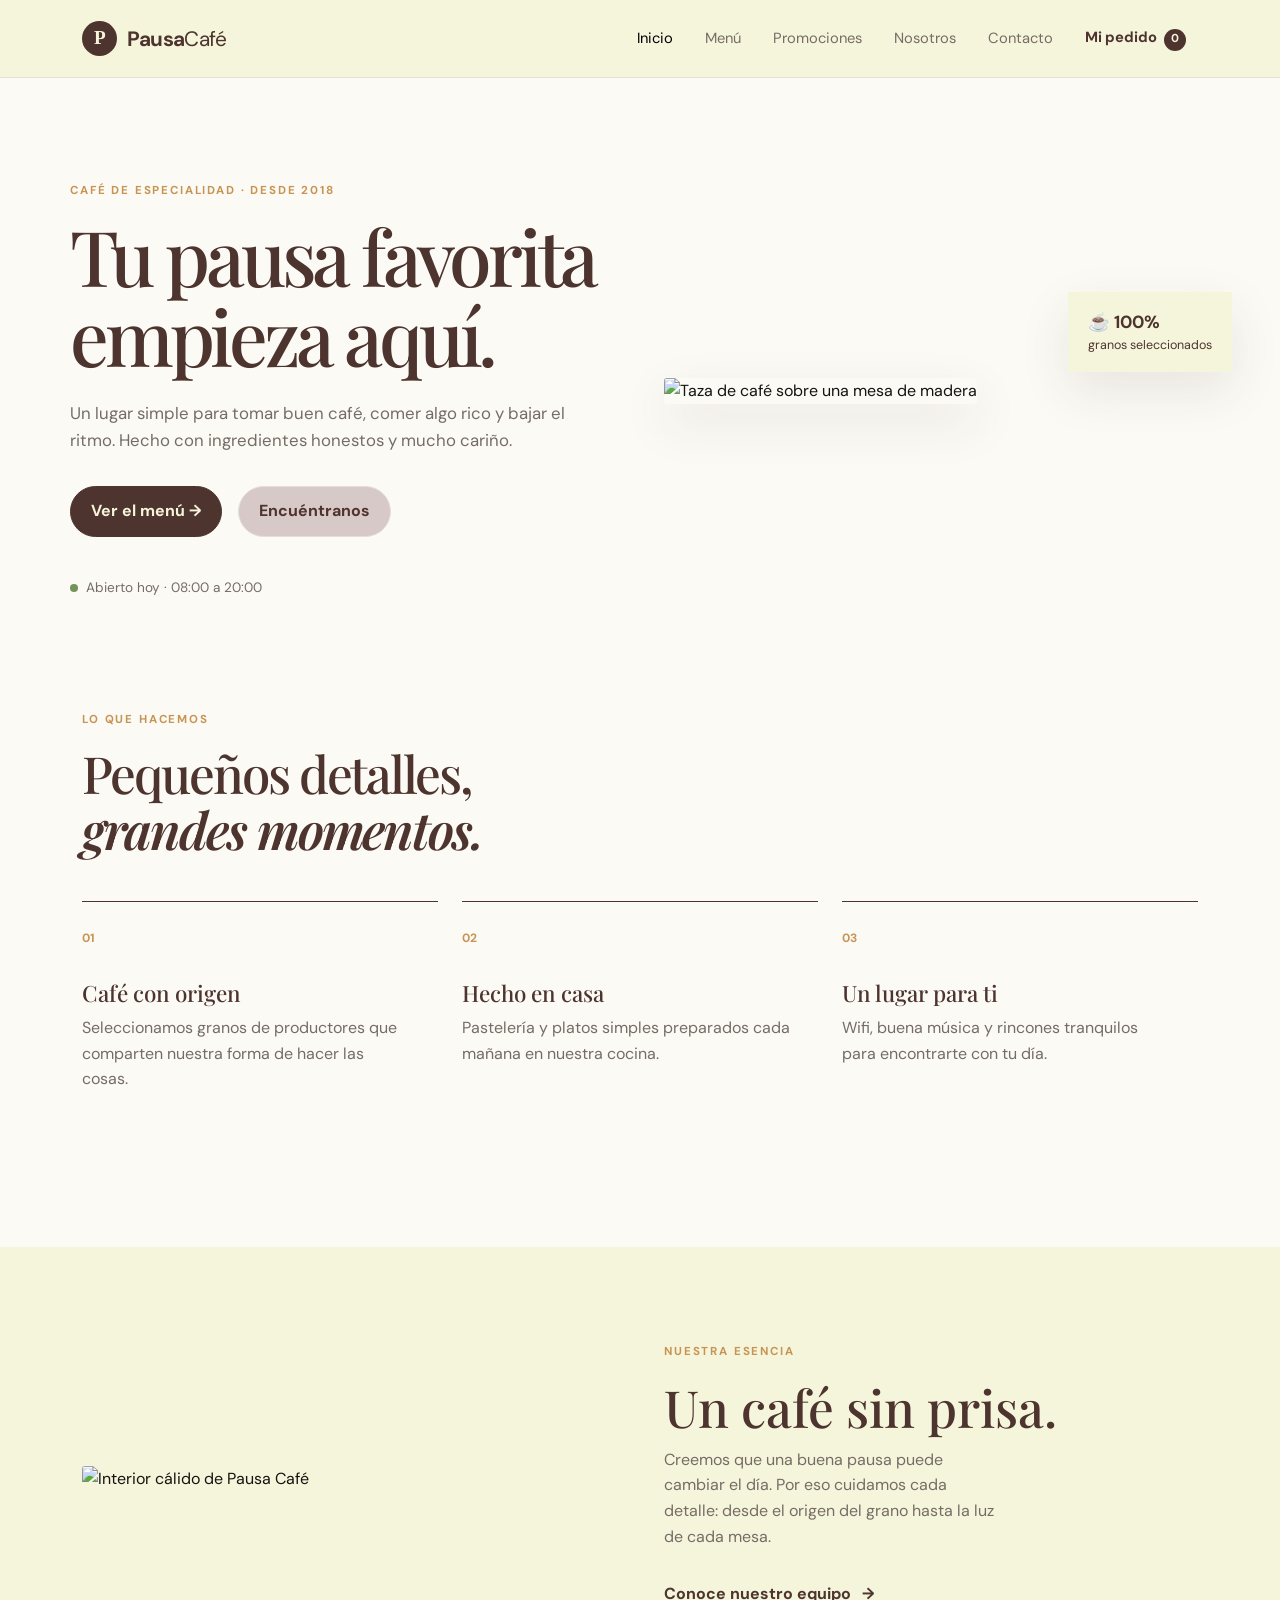
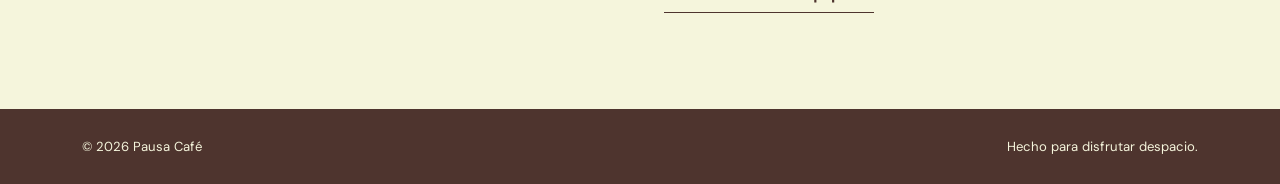
==== index.html @ 37f03274 "correcion de direccionamiento" ====
<!doctype html>
<html lang="es">

<head>
  <meta charset="utf-8">
  <meta name="viewport" content="width=device-width, initial-scale=1">
  <meta name="description"
    content="Pausa Café: café de especialidad, pastelería artesanal y un espacio para disfrutar.">
  <title>Pausa Café | Inicio</title>

  <!-- Tipografías de Google Fonts: DM Sans para cuerpo y Playfair Display para títulos -->
  <link rel="preconnect" href="https://fonts.googleapis.com">
  <link rel="preconnect" href="https://fonts.gstatic.com" crossorigin>
  <link
    href="https://fonts.googleapis.com/css2?family=DM+Sans:wght@400;500;600;700&family=Playfair+Display:wght@600;700&display=swap"
    rel="stylesheet">

  <!-- Framework Bootstrap 5.3.3 para estructura y diseño responsivo -->
  <link href="https://cdn.jsdelivr.net/npm/bootstrap@5.3.3/dist/css/bootstrap.min.css" rel="stylesheet">

  <!-- Estilos globales personalizados -->
  <link rel="stylesheet" href="css/styles.css">
</head>

<body>
  <!-- ==========================================
       Encabezado y Barra de Navegación Principal
       ========================================== -->
  <header class="site-header">
    <nav class="navbar navbar-expand-lg">
      <div class="container">
        <!-- Logotipo / Identidad de marca -->
        <a class="navbar-brand" href="index.html"><span class="brand-mark">P</span><span>Pausa<span
              class="brand-light">Café</span></span></a>

        <!-- Botón toggle para menú móvil -->
        <button class="navbar-toggler" type="button" data-bs-toggle="collapse" data-bs-target="#mainNav"
          aria-label="Abrir navegación"><span class="navbar-toggler-icon"></span></button>

        <!-- Enlaces de navegación -->
        <div class="collapse navbar-collapse" id="mainNav">
          <ul class="navbar-nav ms-auto align-items-lg-center gap-lg-2">
            <li class="nav-item"><a class="nav-link active" href="index.html">Inicio</a></li>
            <li class="nav-item"><a class="nav-link" href="pages/menu.html">Menú</a></li>
            <li class="nav-item"><a class="nav-link" href="pages/promociones.html">Promociones</a></li>
            <li class="nav-item"><a class="nav-link" href="pages/equipo.html">Nosotros</a></li>
            <li class="nav-item"><a class="nav-link" href="pages/contacto.html">Contacto</a></li>
            <li class="nav-item"><a class="nav-link nav-reserve" href="pages/reservas.html">Mi pedido <span
                  class="cart-count">0</span></a></li>
          </ul>
        </div>
      </div>
    </nav>
  </header>

  <!-- ==========================================
       Contenido Principal
       ========================================== -->
  <main>
    <!-- Sección Hero: Mensaje de bienvenida y llamada a la acción -->
    <section class="hero container">
      <div class="row align-items-center g-5">
        <div class="col-lg-6">
          <p class="eyebrow">Café de especialidad · Desde 2018</p>
          <h1>Tu pausa favorita empieza aquí.</h1>
          <p class="hero-copy">Un lugar simple para tomar buen café, comer algo rico y bajar el ritmo. Hecho con
            ingredientes honestos y mucho cariño.</p>
          <div class="d-flex flex-wrap gap-3">
            <a class="btn btn-coffee" href="pages/menu.html">Ver el menú <span aria-hidden="true">→</span></a>
            <a class="btn btn-quiet" href="pages/contacto.html">Encuéntranos</a>
          </div>
          <!-- Estado de apertura y horario -->
          <div class="hero-note"><span class="status-dot"></span><span>Abierto hoy · 08:00 a 20:00</span></div>
        </div>
        <div class="col-lg-6">
          <div class="hero-image-wrap">
            <img src="assets/images/hero.jpg" alt="Taza de café sobre una mesa de madera" class="hero-image">
            <div class="floating-card"><strong>☕ 100%</strong><span>granos seleccionados</span></div>
          </div>
        </div>
      </div>
    </section>

    <!-- Sección Características: Pilares y valores de la cafetería -->
    <section class="container section-space">
      <div class="section-heading">
        <p class="eyebrow">Lo que hacemos</p>
        <h2>Pequeños detalles,<br><em>grandes momentos.</em></h2>
      </div>
      <div class="row g-4">
        <div class="col-md-4">
          <article class="feature-card"><span class="feature-number">01</span>
            <h3>Café con origen</h3>
            <p>Seleccionamos granos de productores que comparten nuestra forma de hacer las cosas.</p>
          </article>
        </div>
        <div class="col-md-4">
          <article class="feature-card"><span class="feature-number">02</span>
            <h3>Hecho en casa</h3>
            <p>Pastelería y platos simples preparados cada mañana en nuestra cocina.</p>
          </article>
        </div>
        <div class="col-md-4">
          <article class="feature-card"><span class="feature-number">03</span>
            <h3>Un lugar para ti</h3>
            <p>Wifi, buena música y rincones tranquilos para encontrarte con tu día.</p>
          </article>
        </div>
      </div>
    </section>

    <!-- Sección Historia y Filosofía -->
    <section class="story-section">
      <div class="container">
        <div class="row align-items-center g-5">
          <div class="col-lg-5"><img class="story-image" src="../assets/images/interior.jpg"
              alt="Interior cálido de Pausa Café"></div>
          <div class="col-lg-6 offset-lg-1">
            <p class="eyebrow">Nuestra esencia</p>
            <h2>Un café sin prisa.</h2>
            <p class="body-copy">Creemos que una buena pausa puede cambiar el día. Por eso cuidamos cada detalle: desde
              el origen del grano hasta la luz de cada mesa.</p>
            <a href="equipo.html" class="text-link">Conoce nuestro equipo <span>→</span></a>
          </div>
        </div>
      </div>
    </section>
  </main>

  <!-- ==========================================
       Pie de Página (Footer)
       ========================================== -->
  <footer class="site-footer">
    <div class="container d-flex flex-wrap justify-content-between gap-3">
      <span>© <span data-year></span> Pausa Café</span>
      <span>Hecho para disfrutar despacio.</span>
    </div>
  </footer>

  <!-- Scripts: Bootstrap Bundle y Lógica personalizada -->
  <script src="https://cdn.jsdelivr.net/npm/bootstrap@5.3.3/dist/js/bootstrap.bundle.min.js"></script>
  <script src="../js/main.js"></script>
</body>

</html>
---- css/styles.css ----
/**
   ====================================================================
	Pausa Café - Hoja de Estilos Principal (styles.css)
   ====================================================================
   1. Variables Globales y Paleta de Colores
   ==================================================================== */
:root {
	--cream: #f5f5dc;
	/* Tono crema cálido para fondos destacados */
	--paper: #fbfaf5;
	/* Blanco cálido estilo papel para fondo principal */
	--coffee: #4e342e;
	/* Tono café tostado para tipografía y botones primarios */
	--coffee-dark: #36231f;
	/* Tono café oscuro para estados hover */
	--ink: #171310;
	/* Tono casi negro para textos de alto contraste */
	--muted: #766c65;
	/* Tono gris cálido para textos secundarios y subtítulos */
	--line: #e5dfd5;
	/* Tono para bordes y separadores sutiles */
	--accent: #c89454;
	/* Tono dorado / caramelo para acentos y destacados */
	--shadow: 0 18px 50px rgba(78, 52, 46, 0.1);
	/* Sombra suave con tinte café */
}

/* ====================================================================
   2. Estilos Base, Reseteo y Tipografía
   ==================================================================== */
* {
	box-sizing: border-box;
}

body {
	margin: 0;
	background: var(--paper);
	color: var(--ink);
	font-family: "DM Sans", Arial, sans-serif;
	line-height: 1.6;
}

h1,
h2,
h3,
p {
	margin-top: 0;
}

h1,
h2 {
	font-family: "Playfair Display", Georgia, serif;
	color: var(--coffee);
}

a {
	color: inherit;
	text-decoration: none;
}

/* ====================================================================
   3. Encabezado, Navbar y Navegación
   ==================================================================== */
.site-header {
	position: sticky;
	top: 0;
	z-index: 10;
	background: rgba(251, 250, 245, 0.93);
	border-bottom: 1px solid var(--line);
	backdrop-filter: blur(12px);
}

.navbar {
	padding: 1rem 0;
	background: var(--cream);
}

.navbar-brand {
	display: flex;
	align-items: center;
	gap: 0.65rem;
	color: var(--coffee);
	font-size: 1.3rem;
	font-weight: 700;
	letter-spacing: -0.03em;
}

.brand-mark {
	display: grid;
	place-items: center;
	width: 35px;
	height: 35px;
	border-radius: 50%;
	background: var(--coffee);
	color: var(--cream);
	font-family: Georgia, serif;
	font-size: 1.2rem;
}

.brand-light {
	font-weight: 400;
}

.nav-link {
	color: var(--muted);
	font-size: 0.92rem;
	padding: 0.55rem 0.75rem !important;
}

.nav-link:hover,
.nav-link.active {
	color: var(--coffee);
}

.nav-reserve {
	color: var(--coffee);
	font-weight: 700;
}

.cart-count {
	display: inline-grid;
	place-items: center;
	min-width: 22px;
	height: 22px;
	margin-left: 0.25rem;
	border-radius: 50%;
	background: var(--coffee);
	color: var(--cream);
	font-size: 0.72rem;
}

.navbar-toggler {
	border: 1px solid var(--line);
}

/* ====================================================================
   4. Botones y Elementos de Acción
   ==================================================================== */
.btn {
	border-radius: 99px;
	padding: 0.78rem 1.25rem;
	font-weight: 700;
}

.btn-coffee {
	background: var(--coffee);
	color: var(--cream);
	border: 1px solid var(--coffee);
}

.btn-coffee:hover {
	background: var(--coffee-dark);
	color: var(--cream);
}

.btn-quiet {
	border: 1px solid var(--line);
	color: var(--coffee);
	background: rgb(216, 201, 201);
}

.btn-quiet:hover {
	border-color: var(--coffee);
	color: var(--coffee);
}

.btn-cream {
	background: var(--cream);
	color: var(--coffee);
}

.text-link {
	display: inline-flex;
	gap: 0.7rem;
	margin-top: 1rem;
	color: var(--coffee);
	font-weight: 700;
	border-bottom: 1px solid var(--coffee);
	padding-bottom: 0.3rem;
}

/* ====================================================================
   5. Sección Hero y Portada (Inicio)
   ==================================================================== */
.hero {
	padding: 6.5rem 0 7rem;
}

.eyebrow {
	margin-bottom: 1rem;
	color: var(--accent);
	font-size: 0.72rem;
	font-weight: 700;
	letter-spacing: 0.16em;
	text-transform: uppercase;
}

.hero h1,
.page-intro h1 {
	font-size: clamp(3rem, 6vw, 5.4rem);
	line-height: 1.04;
	letter-spacing: -0.055em;
	margin-bottom: 1.5rem;
}

.hero h1 em,
.page-intro h1 em,
h2 em {
	font-weight: 600;
}

.hero-copy {
	max-width: 500px;
	color: var(--muted);
	font-size: 1.05rem;
	margin-bottom: 2rem;
}

.hero-note {
	display: flex;
	align-items: center;
	gap: 0.5rem;
	margin-top: 2.5rem;
	color: var(--muted);
	font-size: 0.85rem;
}

.status-dot {
	width: 8px;
	height: 8px;
	border-radius: 50%;
	background: #73935a;
}

.hero-image-wrap {
	position: relative;
}

.hero-image,
.story-image {
	width: 100%;
	height: 560px;
	object-fit: cover;
	border-radius: 3px;
	box-shadow: var(--shadow);
}

.floating-card {
	position: absolute;
	right: -1.4rem;
	bottom: 2rem;
	display: flex;
	flex-direction: column;
	padding: 1rem 1.25rem;
	background: var(--cream);
	color: var(--coffee);
	box-shadow: var(--shadow);
	font-size: 0.78rem;
}

.floating-card strong {
	font-size: 1.1rem;
}

/* ====================================================================
   6. Secciones Generales, Encabezados y Filosofía
   ==================================================================== */
.section-space {
	padding-bottom: 7rem;
}

.section-heading {
	margin-bottom: 2.7rem;
}

.section-heading h2 {
	font-size: clamp(2.3rem, 4vw, 3.8rem);
	line-height: 1.1;
	letter-spacing: -0.04em;
}

.feature-card {
	height: 100%;
	padding: 1.7rem 0;
	border-top: 1px solid var(--coffee);
}

.feature-number {
	display: block;
	margin-bottom: 2rem;
	color: var(--accent);
	font-size: 0.75rem;
	font-weight: 700;
}

.feature-card h3 {
	color: var(--coffee);
	font-family: "Playfair Display", Georgia, serif;
	font-size: 1.4rem;
}

.feature-card p,
.body-copy {
	color: var(--muted);
	max-width: 330px;
}

.story-section {
	padding: 6rem 0;
	background: var(--cream);
}

.story-image {
	height: 410px;
	box-shadow: none;
}

.story-section h2 {
	font-size: clamp(2.5rem, 4vw, 4rem);
}

.page-content {
	padding-top: 5.5rem;
	padding-bottom: 7rem;
	min-height: calc(100vh - 75px);
}

.page-intro {
	max-width: 680px;
	margin-bottom: 4rem;
}

.page-intro>p:last-child {
	max-width: 510px;
	color: var(--muted);
	font-size: 1.05rem;
}

/* ====================================================================
   7. Tarjetas de Menú y Productos (Product Cards)
   ==================================================================== */
.menu-category {
	margin-bottom: 5rem;
}

.category-heading {
	display: flex;
	align-items: baseline;
	justify-content: space-between;
	border-bottom: 1px solid var(--coffee);
	margin-bottom: 1.5rem;
}

.category-heading h2 {
	font-size: 2rem;
}

.category-heading span {
	color: var(--muted);
	font-size: 0.85rem;
}

.product-card {
	height: 100%;
	overflow: hidden;
	background: #fff;
	border: 1px solid var(--line);
	transition:
		transform 0.25s,
		box-shadow 0.25s;
}

.product-card:hover,
.team-card:hover {
	transform: translateY(-5px);
	box-shadow: var(--shadow);
}

.product-card img {
	width: 100%;
	height: 220px;
	object-fit: cover;
}

.product-info {
	padding: 1.15rem;
}

.product-info h3 {
	margin-bottom: 0.35rem;
	color: var(--coffee);
	font-size: 1.1rem;
}

.product-info p {
	min-height: 48px;
	margin-bottom: 1.2rem;
	color: var(--muted);
	font-size: 0.88rem;
}

.product-bottom {
	display: flex;
	align-items: center;
	justify-content: space-between;
	gap: 1rem;
}

.product-bottom strong {
	color: var(--coffee);
	font-size: 1.1rem;
}

.add-button {
	border: 0;
	border-bottom: 1px solid var(--coffee);
	background: none;
	color: var(--coffee);
	font-size: 0.82rem;
	font-weight: 700;
	padding: 0.2rem 0;
	cursor: pointer;
}

.horizontal-card {
	display: flex;
}

.horizontal-card img {
	width: 42%;
	height: 150px;
}

.horizontal-card .product-info {
	flex: 1;
}

.horizontal-card .product-info p {
	min-height: auto;
}

/* ====================================================================
   8. Tarjetas y Carrusel de Promociones (Promo Carousel & Cards)
   ==================================================================== */
.promo-carousel {
	position: relative;
	padding: 0 3.5rem 3rem;
}

.promo-carousel-card {
	height: 100%;
	min-height: 380px;
	overflow: hidden;
	background: #fff;
	border: 1px solid var(--line);
	box-shadow: 0 10px 30px rgba(78, 52, 46, 0.06);
	transition: box-shadow 0.3s ease;
}

.promo-carousel-card:hover {
	box-shadow: var(--shadow);
}

.promo-carousel-img {
	width: 100%;
	height: 380px;
	object-fit: cover;
	display: block;
}

.promo-card {
	height: 100%;
	overflow: hidden;
	background: #fff;
	border: 1px solid var(--line);
}

.promo-card>img {
	width: 100%;
	height: 300px;
	object-fit: cover;
}

.promo-content {
	padding: 2.2rem 2.5rem;
}

.promo-content h2 {
	font-size: 2.1rem;
	margin-bottom: 0.75rem;
}

.promo-content p {
	color: var(--muted);
	font-size: 0.98rem;
	line-height: 1.6;
}

.pill {
	display: inline-block;
	margin-bottom: 1rem;
	padding: 0.35rem 0.75rem;
	border-radius: 99px;
	background: var(--cream);
	color: var(--coffee);
	font-size: 0.74rem;
	font-weight: 700;
	letter-spacing: 0.02em;
}

.promo-dark {
	display: flex;
	align-items: center;
	min-height: 100%;
	background: var(--coffee);
	color: var(--cream);
}

.promo-dark h2,
.promo-dark p {
	color: var(--cream);
}

.promo-dark .promo-content p {
	color: rgba(245, 245, 220, 0.88);
}

.pill-light {
	background: rgba(245, 245, 220, 0.15);
	color: var(--cream);
}

/* Controles de Navegación del Carrusel */
.promo-control-btn {
	width: 46px;
	height: 46px;
	top: 50%;
	transform: translateY(-50%);
	background: var(--coffee);
	border: 2px solid var(--cream);
	border-radius: 50%;
	opacity: 0.92;
	transition: all 0.25s ease;
	z-index: 5;
}

.promo-control-btn:hover,
.promo-control-btn:focus {
	background: var(--coffee-dark);
	opacity: 1;
	transform: translateY(-50%) scale(1.08);
	box-shadow: 0 4px 15px rgba(78, 52, 46, 0.25);
}

.carousel-control-prev.promo-control-btn {
	left: 0;
}

.carousel-control-next.promo-control-btn {
	right: 0;
}

/* Indicadores de Diapositiva */
.promo-indicators {
	margin-bottom: 0;
	bottom: 0.5rem;
	gap: 0.5rem;
}

.promo-indicators [data-bs-target] {
	width: 12px;
	height: 12px;
	border-radius: 50%;
	background-color: var(--line);
	border: 2px solid transparent;
	opacity: 0.7;
	transition: all 0.3s ease;
}

.promo-indicators .active {
	width: 28px;
	border-radius: 99px;
	background-color: var(--coffee);
	opacity: 1;
}

/* ====================================================================
   9. Tarjetas de Equipo / Nosotros (Team Cards)
   ==================================================================== */
.team-card {
	height: 100%;
	overflow: hidden;
	background: #fff;
	border: 1px solid var(--line);
	transition:
		transform 0.25s,
		box-shadow 0.25s;
}

.team-card img {
	width: 100%;
	height: 310px;
	object-fit: cover;
	filter: saturate(0.8);
}

.team-card div {
	padding: 1.15rem;
}

.team-card h2 {
	font-size: 1.45rem;
	margin-bottom: 0.25rem;
}

.team-card p {
	margin: 0;
	color: var(--muted);
	font-size: 0.88rem;
}

/* ====================================================================
   10. Formularios (Contacto y Reservas)
   ==================================================================== */
.contact-form,
.reservation-box {
	padding: 2rem;
	background: #fff;
	border: 1px solid var(--line);
}

.form-field-wrap {
	margin-bottom: 1.25rem;
}

label {
	display: block;
	margin-bottom: 0.4rem;
	color: var(--coffee);
	font-size: 0.85rem;
	font-weight: 700;
}

input,
textarea {
	width: 100%;
	margin-bottom: 1.25rem;
	padding: 0.8rem 0;
	border: 0;
	border-bottom: 1px solid var(--line);
	border-radius: 0;
	outline: 0;
	font: inherit;
	color: var(--ink);
}

.form-field-wrap input {
	margin-bottom: 0.25rem;
}

input:focus,
textarea:focus {
	border-bottom-color: var(--coffee);
}

.invalid-feedback {
	font-size: 0.75rem;
	color: #a8382c;
	margin-top: 0.2rem;
}

.was-validated input:invalid,
.was-validated textarea:invalid {
	border-bottom-color: #a8382c;
}

.contact-details {
	border-top: 1px solid var(--coffee);
}

.contact-details h2 {
	margin-top: 1.6rem;
	font-family: "DM Sans", Arial, sans-serif;
	font-size: 0.78rem;
	font-weight: 700;
	letter-spacing: 0.1em;
	text-transform: uppercase;
}

.contact-details p {
	color: var(--muted);
}

.contact-details a {
	color: var(--coffee);
	text-decoration: underline;
}

/* Componente Minimapa de Ubicación */
.map-card {
	background: #fff;
	border: 1px solid var(--line);
	border-radius: 4px;
	overflow: hidden;
	box-shadow: 0 4px 20px rgba(78, 52, 46, 0.05);
	margin-top: 2rem;
}

.map-header {
	display: flex;
	align-items: center;
	gap: 0.75rem;
	padding: 0.9rem 1rem;
	background: var(--cream);
	border-bottom: 1px solid var(--line);
}

.map-pin {
	font-size: 1.3rem;
}

.map-header strong {
	display: block;
	color: var(--coffee);
	font-size: 0.92rem;
	line-height: 1.2;
}

.map-header small {
	color: var(--muted);
	font-size: 0.78rem;
}

.map-wrapper {
	position: relative;
	width: 100%;
	height: 200px;
	background: #eee;
}

.map-frame {
	width: 100%;
	height: 100%;
	border: 0;
	display: block;
}

.map-footer {
	padding: 0.75rem 1rem;
	background: #fff;
	border-top: 1px solid var(--line);
	text-align: right;
}

.map-link {
	color: var(--coffee);
	font-size: 0.82rem;
	font-weight: 700;
	transition: color 0.2s;
}

.map-link:hover {
	color: var(--coffee-dark);
	text-decoration: underline;
}

.reservation-box h2 {
	margin-bottom: 1.7rem;
	font-size: 1.8rem;
}

.total-line {
	display: flex;
	justify-content: space-between;
	margin: 1rem 0 1.5rem;
	padding-top: 1rem;
	border-top: 1px solid var(--line);
	color: var(--muted);
}

.total-line strong {
	color: var(--coffee);
	font-size: 1.3rem;
}

.form-hint {
	margin: 1rem 0 0;
	color: var(--muted);
	font-size: 0.75rem;
	text-align: center;
}

/* ====================================================================
   11. Carrito de Compras / Pedido (Cart UI)
   ==================================================================== */
.cart-list {
	display: flex;
	flex-direction: column;
	gap: 1rem;
}

.empty-cart {
	padding: 2.5rem;
	border: 1px dashed var(--line);
	color: var(--muted);
	text-align: center;
}

.cart-item {
	display: grid;
	grid-template-columns: 72px 1fr auto;
	align-items: center;
	gap: 1rem;
	padding: 1rem;
	background: #fff;
	border: 1px solid var(--line);
}

.cart-item img,
.cart-item-img {
	width: 72px;
	height: 72px;
	object-fit: cover;
	border-radius: 4px;
	border: 1px solid var(--line);
}

.cart-item h3 {
	margin: 0;
	color: var(--coffee);
	font-family: "DM Sans", Arial, sans-serif;
	font-size: 1rem;
}

.cart-item p {
	margin: 0;
	color: var(--muted);
	font-size: 0.82rem;
}

.quantity-controls {
	display: flex;
	align-items: center;
	gap: 0.5rem;
}

.quantity-controls button {
	width: 28px;
	height: 28px;
	border: 1px solid var(--line);
	background: var(--paper);
	color: var(--coffee);
	cursor: pointer;
}

.remove-item {
	border: 0;
	background: none;
	color: #9b5d55;
	font-size: 0.76rem;
	cursor: pointer;
}

/* ====================================================================
   12. Notificaciones Emergentes (Toast)
   ==================================================================== */
.toast-message {
	position: fixed;
	right: 1.5rem;
	bottom: 1.5rem;
	z-index: 20;
	padding: 0.8rem 1.1rem;
	background: var(--coffee);
	color: var(--cream);
	opacity: 0;
	transform: translateY(10px);
	transition: 0.25s;
	pointer-events: none;
}

.toast-message.show {
	opacity: 1;
	transform: translateY(0);
}

/* ====================================================================
   13. Pie de Página (Footer)
   ==================================================================== */
.site-footer {
	padding: 1.7rem 0;
	background: var(--coffee);
	color: var(--cream);
	font-size: 0.82rem;
}

/* ====================================================================
   14. Reglas Responsivas (Media Queries)
   ==================================================================== */
@media (max-width: 991px) {
	.navbar-collapse {
		padding-top: 1rem;
	}

	.hero {
		padding: 4rem 0 5rem;
	}

	.hero-image {
		height: 440px;
	}

	.floating-card {
		right: 1rem;
	}

	.story-section {
		padding: 4rem 0;
	}

	.page-content {
		padding-top: 4rem;
	}

	.promo-carousel {
		padding: 0 1rem 3.5rem;
	}

	.promo-control-btn {
		width: 40px;
		height: 40px;
	}
}

@media (max-width: 575px) {

	.hero h1,
	.page-intro h1 {
		font-size: 3rem;
	}

	.hero-image {
		height: 350px;
	}

	.floating-card {
		bottom: 1rem;
	}

	.promo-carousel {
		padding: 0 0 3.5rem;
	}

	.promo-carousel-card {
		min-height: auto;
	}

	.promo-carousel-img {
		height: 230px;
	}

	.promo-content {
		padding: 1.6rem 1.25rem;
	}

	.promo-control-btn {
		display: none;
	}

	.category-heading {
		display: block;
	}

	.category-heading span {
		display: block;
		margin-bottom: 1rem;
	}

	.horizontal-card {
		display: block;
	}

	.horizontal-card img {
		width: 100%;
		height: 200px;
	}

	.cart-item {
		grid-template-columns: 56px 1fr;
	}

	.cart-item img {
		width: 56px;
		height: 56px;
	}

	.quantity-controls {
		grid-column: 2;
		justify-content: space-between;
	}

	.remove-item {
		justify-self: end;
	}
}
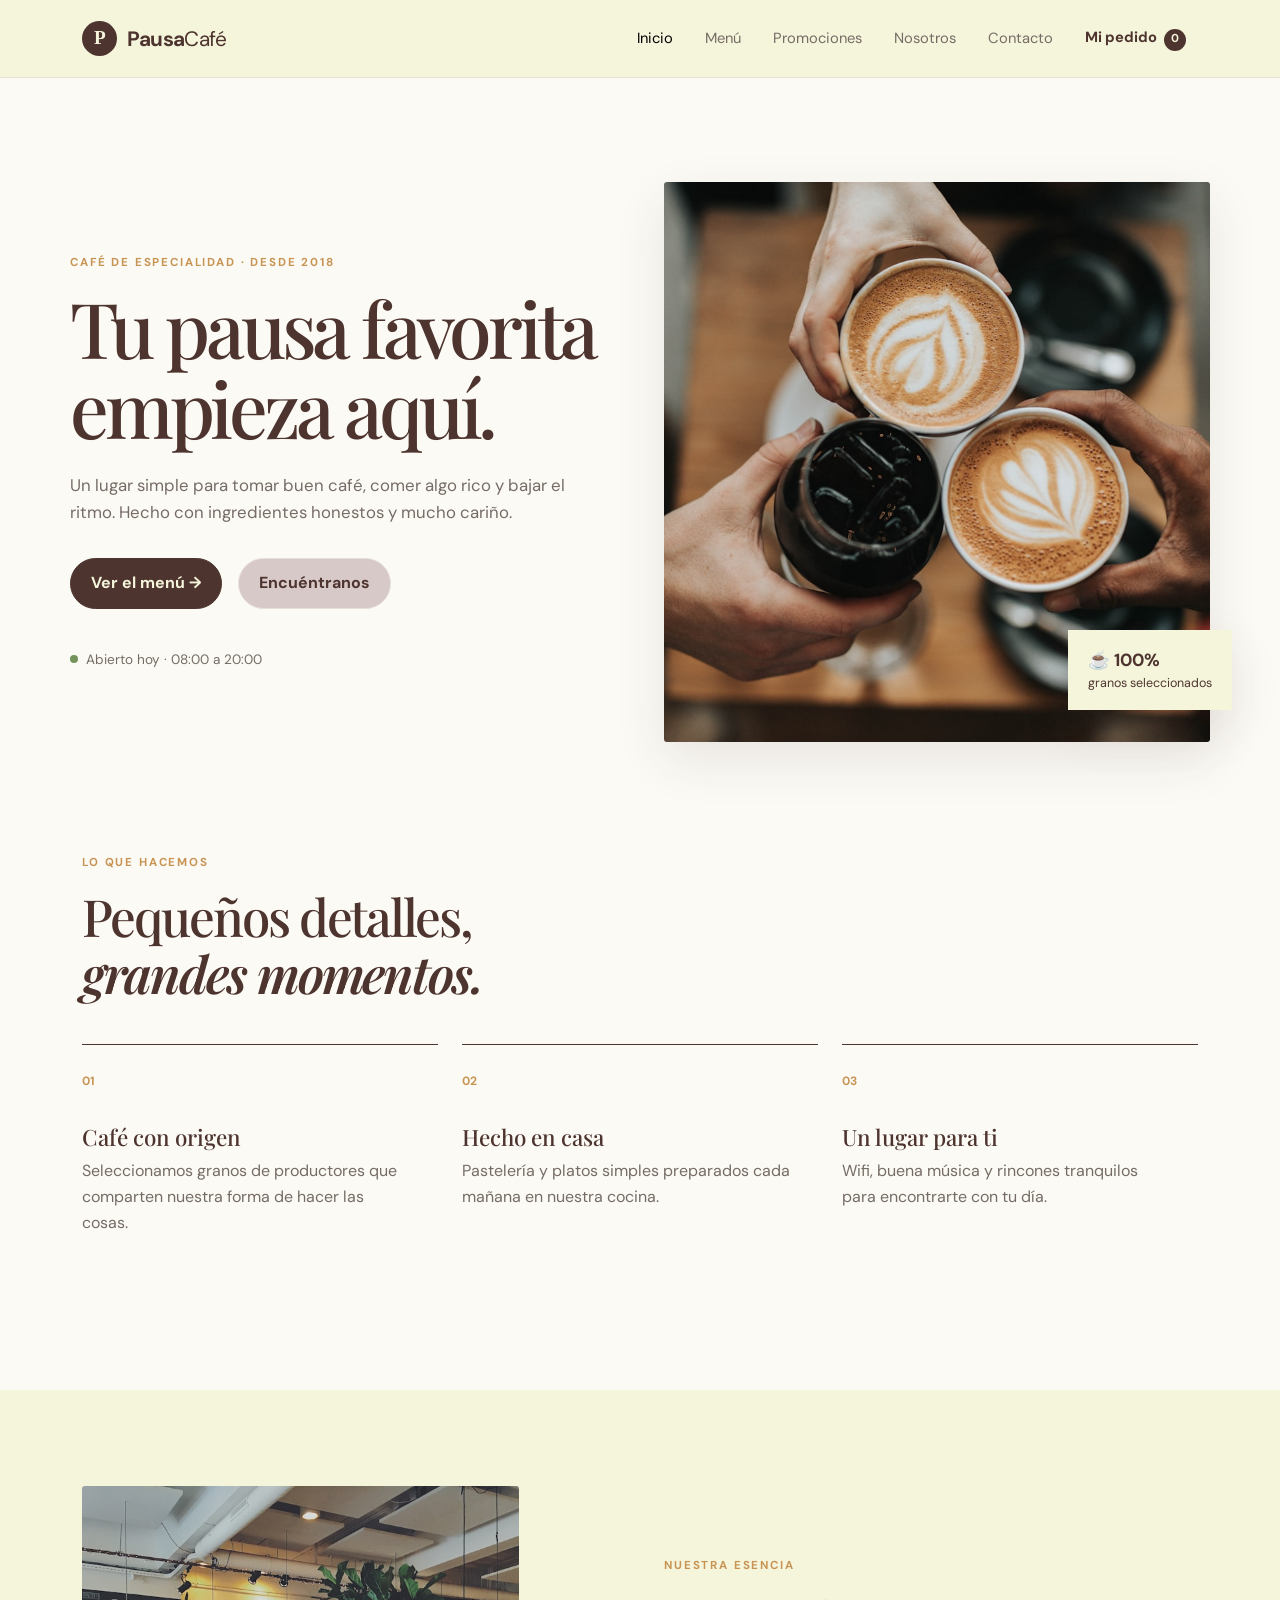
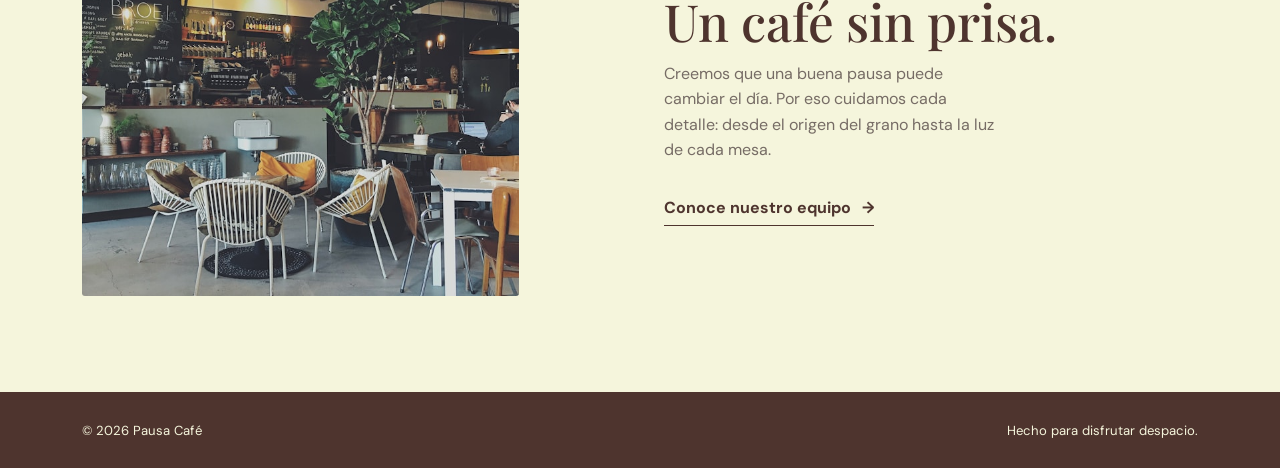
==== commit b8a683b2: "correcion de direccionamiento" ====
--- a/index.html
+++ b/index.html
@@ -74,7 +74,7 @@
         </div>
         <div class="col-lg-6">
           <div class="hero-image-wrap">
-            <img src="assets/images/hero.jpg" alt="Taza de café sobre una mesa de madera" class="hero-image">
+            <img src="images/hero.jpg" alt="Taza de café sobre una mesa de madera" class="hero-image">
             <div class="floating-card"><strong>☕ 100%</strong><span>granos seleccionados</span></div>
           </div>
         </div>
@@ -113,14 +113,14 @@
     <section class="story-section">
       <div class="container">
         <div class="row align-items-center g-5">
-          <div class="col-lg-5"><img class="story-image" src="../assets/images/interior.jpg"
-              alt="Interior cálido de Pausa Café"></div>
+          <div class="col-lg-5"><img class="story-image" src="images/interior.jpg" alt="Interior cálido de Pausa Café">
+          </div>
           <div class="col-lg-6 offset-lg-1">
             <p class="eyebrow">Nuestra esencia</p>
             <h2>Un café sin prisa.</h2>
             <p class="body-copy">Creemos que una buena pausa puede cambiar el día. Por eso cuidamos cada detalle: desde
               el origen del grano hasta la luz de cada mesa.</p>
-            <a href="equipo.html" class="text-link">Conoce nuestro equipo <span>→</span></a>
+            <a href="pages/equipo.html" class="text-link">Conoce nuestro equipo <span>→</span></a>
           </div>
         </div>
       </div>
@@ -139,7 +139,7 @@
 
   <!-- Scripts: Bootstrap Bundle y Lógica personalizada -->
   <script src="https://cdn.jsdelivr.net/npm/bootstrap@5.3.3/dist/js/bootstrap.bundle.min.js"></script>
-  <script src="../js/main.js"></script>
+  <script src="js/main.js"></script>
 </body>
 
 </html>
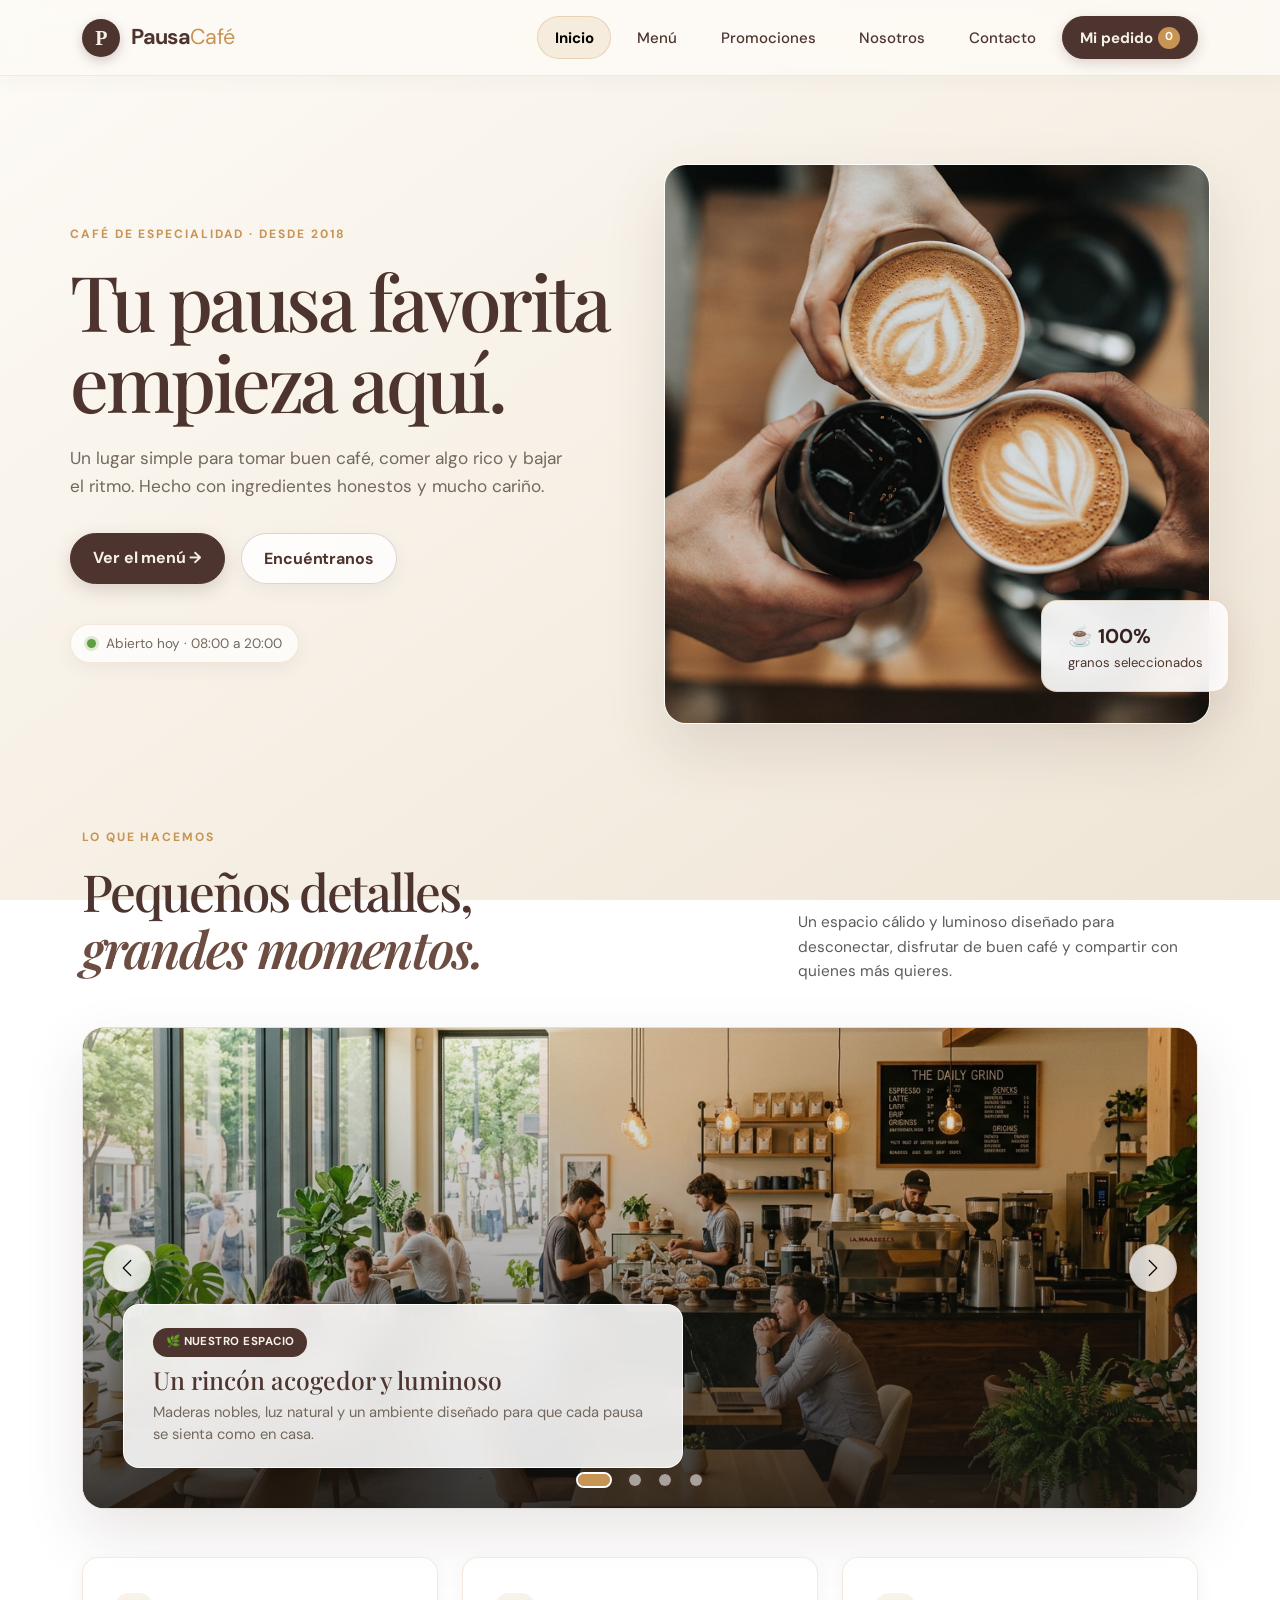
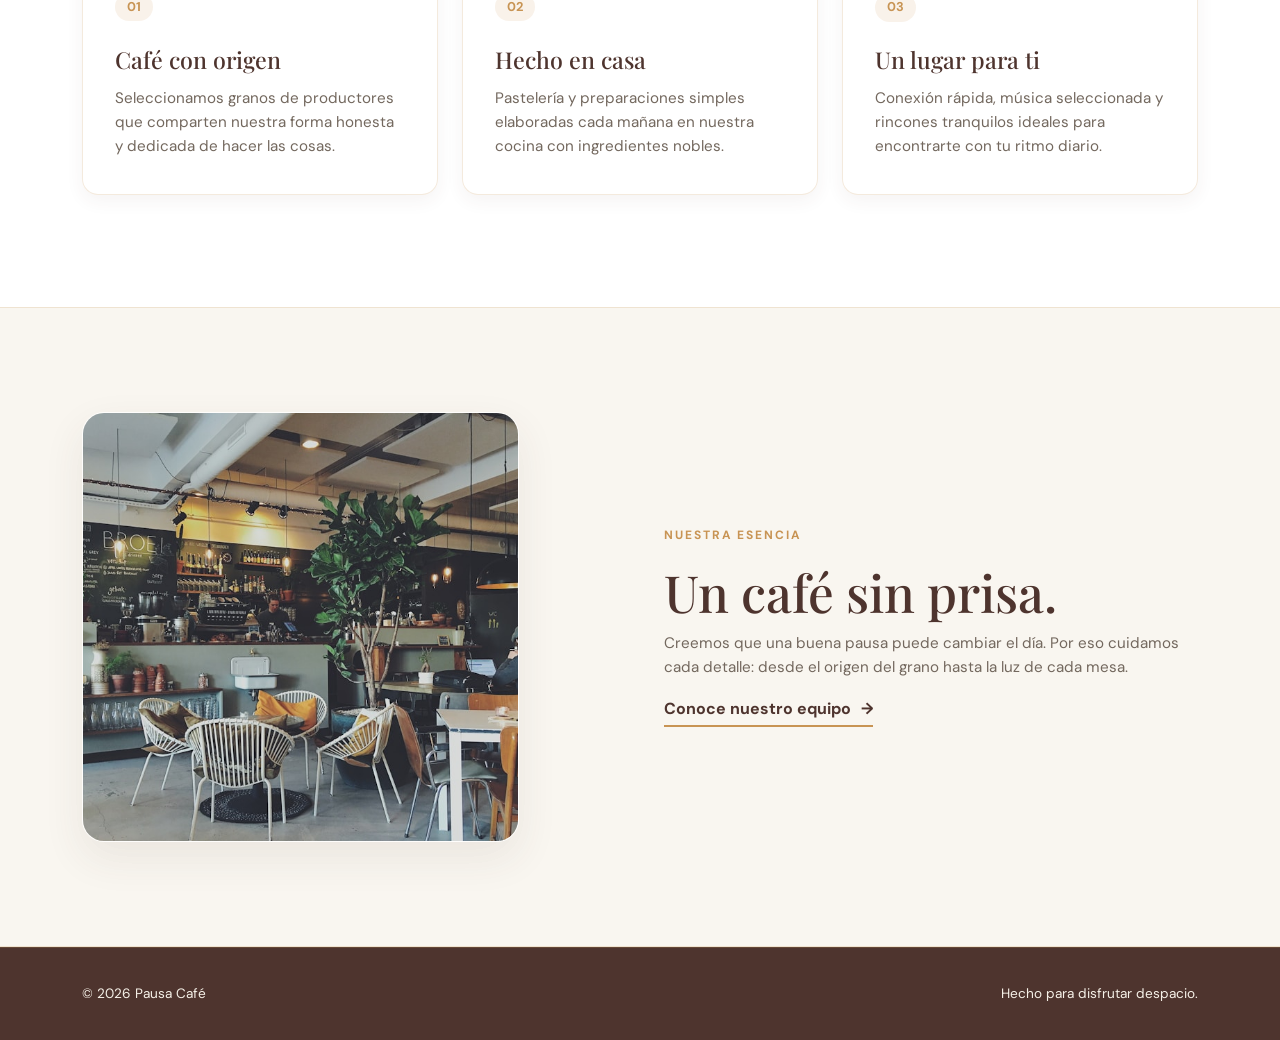
==== commit 1292cdbe: "Cambios esteticos" ====
--- a/index.html
+++ b/index.html
@@ -12,7 +12,7 @@
   <link rel="preconnect" href="https://fonts.googleapis.com">
   <link rel="preconnect" href="https://fonts.gstatic.com" crossorigin>
   <link
-    href="https://fonts.googleapis.com/css2?family=DM+Sans:wght@400;500;600;700&family=Playfair+Display:wght@600;700&display=swap"
+    href="https://fonts.googleapis.com/css2?family=DM+Sans:wght@400;500;600;700&family=Playfair+Display:ital,wght@0,600;0,700;1,600;1,700&display=swap"
     rel="stylesheet">
 
   <!-- Framework Bootstrap 5.3.3 para estructura y diseño responsivo -->
@@ -30,14 +30,18 @@
     <nav class="navbar navbar-expand-lg">
       <div class="container">
         <!-- Logotipo / Identidad de marca -->
-        <a class="navbar-brand" href="index.html"><span class="brand-mark">P</span><span>Pausa<span
-              class="brand-light">Café</span></span></a>
+        <a class="navbar-brand" href="index.html">
+          <span class="brand-mark">P</span>
+          <span>Pausa<span class="brand-light">Café</span></span>
+        </a>
 
         <!-- Botón toggle para menú móvil -->
         <button class="navbar-toggler" type="button" data-bs-toggle="collapse" data-bs-target="#mainNav"
-          aria-label="Abrir navegación"><span class="navbar-toggler-icon"></span></button>
-
-        <!-- Enlaces de navegación -->
+          aria-label="Abrir navegación">
+          <span class="navbar-toggler-icon"></span>
+        </button>
+
+        <!-- Enlaces de navegación con efecto lift -->
         <div class="collapse navbar-collapse" id="mainNav">
           <ul class="navbar-nav ms-auto align-items-lg-center gap-lg-2">
             <li class="nav-item"><a class="nav-link active" href="index.html">Inicio</a></li>
@@ -81,29 +85,115 @@
       </div>
     </section>
 
-    <!-- Sección Características: Pilares y valores de la cafetería -->
+    <!-- Sección Características & Experiencia: Carrusel Fotográfico y Pilares -->
     <section class="container section-space">
-      <div class="section-heading">
-        <p class="eyebrow">Lo que hacemos</p>
-        <h2>Pequeños detalles,<br><em>grandes momentos.</em></h2>
-      </div>
+      <div class="section-heading d-flex flex-wrap justify-content-between align-items-end gap-3">
+        <div>
+          <p class="eyebrow">Lo que hacemos</p>
+          <h2>Pequeños detalles,<br><em>grandes momentos.</em></h2>
+        </div>
+        <p class="text-muted mb-0" style="max-width: 400px; font-size: 0.96rem;">Un espacio cálido y luminoso diseñado para desconectar, disfrutar de buen café y compartir con quienes más quieres.</p>
+      </div>
+
+      <!-- Carrusel Suave y Llamativo del Local y Clientes -->
+      <div id="experienceCarousel" class="carousel slide feature-carousel mb-5" data-bs-ride="carousel" data-bs-interval="4500">
+        <!-- Indicadores -->
+        <div class="carousel-indicators feature-indicators">
+          <button type="button" data-bs-target="#experienceCarousel" data-bs-slide-to="0" class="active" aria-current="true" aria-label="Nuestro Espacio"></button>
+          <button type="button" data-bs-target="#experienceCarousel" data-bs-slide-to="1" aria-label="Nuestra Comunidad"></button>
+          <button type="button" data-bs-target="#experienceCarousel" data-bs-slide-to="2" aria-label="El Arte Barista"></button>
+          <button type="button" data-bs-target="#experienceCarousel" data-bs-slide-to="3" aria-label="Terraza al Aire Libre"></button>
+        </div>
+
+        <!-- Slides con Efecto Suave y Glassmorphism -->
+        <div class="carousel-inner">
+          <!-- Slide 1: Local y Espacio -->
+          <div class="carousel-item active">
+            <div class="feature-slide">
+              <img src="images/local-ambiente.jpg" class="d-block w-100 feature-slide-img" alt="Salón principal acogedor de Pausa Café con iluminación cálida y plantas naturales">
+              <div class="feature-slide-overlay">
+                <div class="feature-glass-card">
+                  <span class="badge-pill mb-2">🌿 Nuestro Espacio</span>
+                  <h3>Un rincón acogedor y luminoso</h3>
+                  <p>Maderas nobles, luz natural y un ambiente diseñado para que cada pausa se sienta como en casa.</p>
+                </div>
+              </div>
+            </div>
+          </div>
+
+          <!-- Slide 2: Clientes Disfrutando -->
+          <div class="carousel-item">
+            <div class="feature-slide">
+              <img src="images/clientes-disfrutando.jpg" class="d-block w-100 feature-slide-img" alt="Clientes y amigos compartiendo café de especialidad y sonrisas">
+              <div class="feature-slide-overlay">
+                <div class="feature-glass-card">
+                  <span class="badge-pill mb-2">☕ Comunidad</span>
+                  <h3>Momentos que se disfrutan juntos</h3>
+                  <p>Risas, charlas espontáneas y el mejor café de especialidad para compartir cada momento del día.</p>
+                </div>
+              </div>
+            </div>
+          </div>
+
+          <!-- Slide 3: Pasión y Arte Barista -->
+          <div class="carousel-item">
+            <div class="feature-slide">
+              <img src="images/barista-arte.jpg" class="d-block w-100 feature-slide-img" alt="Barista vertiendo latte art con crema sedosa en taza artesanal">
+              <div class="feature-slide-overlay">
+                <div class="feature-glass-card">
+                  <span class="badge-pill mb-2">✨ Pasión Barista</span>
+                  <h3>El arte en cada extracción</h3>
+                  <p>Cuidamos la temperatura, la molienda y la emulsión para que cada taza sea una experiencia memorable.</p>
+                </div>
+              </div>
+            </div>
+          </div>
+
+          <!-- Slide 4: Terraza al Aire Libre -->
+          <div class="carousel-item">
+            <div class="feature-slide">
+              <img src="images/terraza-clientes.jpg" class="d-block w-100 feature-slide-img" alt="Terraza exterior con pérgola y clientes disfrutando bajo el sol">
+              <div class="feature-slide-overlay">
+                <div class="feature-glass-card">
+                  <span class="badge-pill mb-2">☀️ Terraza Jardín</span>
+                  <h3>Disfruta al aire libre</h3>
+                  <p>Nuestra terraza rodeada de verde es el lugar ideal para leer, trabajar o disfrutar de una pausa bajo el sol.</p>
+                </div>
+              </div>
+            </div>
+          </div>
+        </div>
+
+        <!-- Botones de Navegación del Carrusel -->
+        <button class="carousel-control-prev feature-control-btn" type="button" data-bs-target="#experienceCarousel" data-bs-slide="prev" aria-label="Anterior diapositiva">
+          <span class="carousel-control-prev-icon" aria-hidden="true"></span>
+        </button>
+        <button class="carousel-control-next feature-control-btn" type="button" data-bs-target="#experienceCarousel" data-bs-slide="next" aria-label="Siguiente diapositiva">
+          <span class="carousel-control-next-icon" aria-hidden="true"></span>
+        </button>
+      </div>
+
+      <!-- Tarjetas de Pilares y Valores de la Cafetería -->
       <div class="row g-4">
         <div class="col-md-4">
-          <article class="feature-card"><span class="feature-number">01</span>
+          <article class="feature-card">
+            <span class="feature-number">01</span>
             <h3>Café con origen</h3>
-            <p>Seleccionamos granos de productores que comparten nuestra forma de hacer las cosas.</p>
+            <p>Seleccionamos granos de productores que comparten nuestra forma honesta y dedicada de hacer las cosas.</p>
           </article>
         </div>
         <div class="col-md-4">
-          <article class="feature-card"><span class="feature-number">02</span>
+          <article class="feature-card">
+            <span class="feature-number">02</span>
             <h3>Hecho en casa</h3>
-            <p>Pastelería y platos simples preparados cada mañana en nuestra cocina.</p>
+            <p>Pastelería y preparaciones simples elaboradas cada mañana en nuestra cocina con ingredientes nobles.</p>
           </article>
         </div>
         <div class="col-md-4">
-          <article class="feature-card"><span class="feature-number">03</span>
+          <article class="feature-card">
+            <span class="feature-number">03</span>
             <h3>Un lugar para ti</h3>
-            <p>Wifi, buena música y rincones tranquilos para encontrarte con tu día.</p>
+            <p>Conexión rápida, música seleccionada y rincones tranquilos ideales para encontrarte con tu ritmo diario.</p>
           </article>
         </div>
       </div>
@@ -113,7 +203,8 @@
     <section class="story-section">
       <div class="container">
         <div class="row align-items-center g-5">
-          <div class="col-lg-5"><img class="story-image" src="images/interior.jpg" alt="Interior cálido de Pausa Café">
+          <div class="col-lg-5">
+            <img class="story-image" src="images/interior.jpg" alt="Interior cálido de Pausa Café">
           </div>
           <div class="col-lg-6 offset-lg-1">
             <p class="eyebrow">Nuestra esencia</p>
@@ -131,7 +222,7 @@
        Pie de Página (Footer)
        ========================================== -->
   <footer class="site-footer">
-    <div class="container d-flex flex-wrap justify-content-between gap-3">
+    <div class="container d-flex flex-wrap justify-content-between align-items-center gap-3">
       <span>© <span data-year></span> Pausa Café</span>
       <span>Hecho para disfrutar despacio.</span>
     </div>
--- a/css/styles.css
+++ b/css/styles.css
@@ -2,27 +2,43 @@
    ====================================================================
 	Pausa Café - Hoja de Estilos Principal (styles.css)
    ====================================================================
-   1. Variables Globales y Paleta de Colores
+   1. Variables Globales y Paleta de Colores Refinada
    ==================================================================== */
 :root {
-	--cream: #f5f5dc;
+	--cream: #f6f1e8;
 	/* Tono crema cálido para fondos destacados */
-	--paper: #fbfaf5;
-	/* Blanco cálido estilo papel para fondo principal */
+	--cream-soft: #fcfaf6;
+	/* Tono crema suave traslúcido */
+	--paper: #fbf8f2;
+	/* Blanco cálido estilo papel */
 	--coffee: #4e342e;
 	/* Tono café tostado para tipografía y botones primarios */
 	--coffee-dark: #36231f;
 	/* Tono café oscuro para estados hover */
-	--ink: #171310;
-	/* Tono casi negro para textos de alto contraste */
-	--muted: #766c65;
+	--coffee-light: #6d4c41;
+	/* Tono café medio para contrastes suaves */
+	--ink: #1f1a16;
+	/* Tono casi negro cálido para textos de alto contraste */
+	--muted: #73685e;
 	/* Tono gris cálido para textos secundarios y subtítulos */
-	--line: #e5dfd5;
+	--line: #e8ded2;
 	/* Tono para bordes y separadores sutiles */
+	--line-subtle: rgba(78, 52, 46, 0.08);
+	/* Borde ultra suave */
 	--accent: #c89454;
 	/* Tono dorado / caramelo para acentos y destacados */
-	--shadow: 0 18px 50px rgba(78, 52, 46, 0.1);
-	/* Sombra suave con tinte café */
+	--accent-glow: rgba(200, 148, 84, 0.2);
+	/* Resplandor caramelo */
+	--shadow-sm: 0 6px 18px rgba(78, 52, 46, 0.06);
+	/* Sombra suave */
+	--shadow: 0 16px 40px rgba(78, 52, 46, 0.09);
+	/* Sombra media */
+	--shadow-lg: 0 24px 60px rgba(78, 52, 46, 0.13);
+	/* Sombra profunda con tinte café */
+	--radius-sm: 10px;
+	--radius-md: 16px;
+	--radius-lg: 22px;
+	--radius-pill: 99px;
 }
 
 /* ====================================================================
@@ -34,7 +50,9 @@
 
 body {
 	margin: 0;
-	background: var(--paper);
+	background: linear-gradient(145deg, #fdfbf7 0%, #f7f1e7 45%, #efe5d6 100%);
+	background-attachment: fixed;
+	min-height: 100vh;
 	color: var(--ink);
 	font-family: "DM Sans", Arial, sans-serif;
 	line-height: 1.6;
@@ -43,12 +61,14 @@
 h1,
 h2,
 h3,
+h4,
 p {
 	margin-top: 0;
 }
 
 h1,
-h2 {
+h2,
+h3 {
 	font-family: "Playfair Display", Georgia, serif;
 	color: var(--coffee);
 }
@@ -59,62 +79,119 @@
 }
 
 /* ====================================================================
-   3. Encabezado, Navbar y Navegación
+   3. Encabezado, Navbar y Navegación Translúcida con Efecto Lift
    ==================================================================== */
 .site-header {
 	position: sticky;
 	top: 0;
-	z-index: 10;
-	background: rgba(251, 250, 245, 0.93);
-	border-bottom: 1px solid var(--line);
-	backdrop-filter: blur(12px);
+	z-index: 100;
+	background: rgba(253, 251, 247, 0.82);
+	border-bottom: 1px solid rgba(200, 148, 84, 0.18);
+	backdrop-filter: blur(16px) saturate(180%);
+	-webkit-backdrop-filter: blur(16px) saturate(180%);
+	box-shadow: 0 4px 20px rgba(78, 52, 46, 0.04);
+	transition: background-color 0.3s ease, box-shadow 0.3s ease;
 }
 
 .navbar {
-	padding: 1rem 0;
-	background: var(--cream);
+	padding: 0.85rem 0;
+	background: transparent;
 }
 
 .navbar-brand {
 	display: flex;
 	align-items: center;
-	gap: 0.65rem;
-	color: var(--coffee);
-	font-size: 1.3rem;
+	gap: 0.7rem;
+	color: var(--coffee);
+	font-size: 1.35rem;
 	font-weight: 700;
 	letter-spacing: -0.03em;
+	transition: transform 0.25s cubic-bezier(0.34, 1.56, 0.64, 1);
+}
+
+.navbar-brand:hover {
+	color: var(--coffee-dark);
+	transform: translateY(-2px);
 }
 
 .brand-mark {
 	display: grid;
 	place-items: center;
-	width: 35px;
-	height: 35px;
+	width: 38px;
+	height: 38px;
 	border-radius: 50%;
 	background: var(--coffee);
 	color: var(--cream);
 	font-family: Georgia, serif;
-	font-size: 1.2rem;
+	font-size: 1.25rem;
+	box-shadow: 0 4px 12px rgba(78, 52, 46, 0.25);
+	transition: transform 0.3s ease, background-color 0.3s ease;
+}
+
+.navbar-brand:hover .brand-mark {
+	transform: rotate(-8deg) scale(1.05);
+	background: var(--coffee-dark);
 }
 
 .brand-light {
 	font-weight: 400;
-}
-
+	color: var(--accent);
+}
+
+/* Enlaces de Navegación con Efecto Lift (Elevación 3D en Hover) */
 .nav-link {
-	color: var(--muted);
-	font-size: 0.92rem;
-	padding: 0.55rem 0.75rem !important;
-}
-
-.nav-link:hover,
+	color: var(--coffee);
+	font-size: 0.94rem;
+	font-weight: 500;
+	padding: 0.55rem 1.05rem !important;
+	border-radius: var(--radius-pill);
+	border: 1px solid transparent;
+	display: inline-flex;
+	align-items: center;
+	justify-content: center;
+	transition:
+		transform 0.25s cubic-bezier(0.34, 1.56, 0.64, 1),
+		box-shadow 0.25s ease,
+		background-color 0.25s ease,
+		border-color 0.25s ease,
+		color 0.25s ease;
+}
+
+.nav-link:hover {
+	color: var(--coffee-dark);
+	background: rgba(255, 255, 255, 0.9);
+	transform: translateY(-3px) scale(1.02);
+	box-shadow: 0 6px 18px rgba(78, 52, 46, 0.12);
+	border-color: rgba(200, 148, 84, 0.25);
+}
+
 .nav-link.active {
 	color: var(--coffee);
+	background: rgba(200, 148, 84, 0.14);
+	font-weight: 700;
+	border-color: rgba(200, 148, 84, 0.3);
+}
+
+.nav-link.active:hover {
+	color: var(--coffee-dark);
+	background: rgba(255, 255, 255, 0.95);
+	transform: translateY(-3px) scale(1.02);
+	box-shadow: 0 6px 18px rgba(78, 52, 46, 0.14);
 }
 
 .nav-reserve {
-	color: var(--coffee);
+	color: var(--cream) !important;
+	background: var(--coffee) !important;
 	font-weight: 700;
+	border: 1px solid var(--coffee) !important;
+	box-shadow: 0 4px 14px rgba(78, 52, 46, 0.2);
+}
+
+.nav-reserve:hover {
+	background: var(--coffee-dark) !important;
+	color: var(--cream) !important;
+	transform: translateY(-3px) scale(1.04) !important;
+	box-shadow: 0 8px 24px rgba(78, 52, 46, 0.3) !important;
 }
 
 .cart-count {
@@ -122,74 +199,115 @@
 	place-items: center;
 	min-width: 22px;
 	height: 22px;
-	margin-left: 0.25rem;
+	margin-left: 0.35rem;
 	border-radius: 50%;
-	background: var(--coffee);
-	color: var(--cream);
+	background: var(--accent);
+	color: #fff;
 	font-size: 0.72rem;
+	font-weight: 700;
+	transition: transform 0.2s ease;
+}
+
+.nav-reserve:hover .cart-count {
+	transform: scale(1.1);
 }
 
 .navbar-toggler {
-	border: 1px solid var(--line);
+	border: 1px solid rgba(200, 148, 84, 0.3);
+	background: rgba(255, 255, 255, 0.7);
+	border-radius: var(--radius-sm);
+	padding: 0.45rem 0.65rem;
 }
 
 /* ====================================================================
    4. Botones y Elementos de Acción
    ==================================================================== */
 .btn {
-	border-radius: 99px;
-	padding: 0.78rem 1.25rem;
+	border-radius: var(--radius-pill);
+	padding: 0.78rem 1.4rem;
 	font-weight: 700;
+	letter-spacing: -0.01em;
+	transition:
+		transform 0.25s cubic-bezier(0.34, 1.56, 0.64, 1),
+		box-shadow 0.25s ease,
+		background-color 0.25s ease,
+		color 0.25s ease,
+		border-color 0.25s ease;
 }
 
 .btn-coffee {
 	background: var(--coffee);
 	color: var(--cream);
 	border: 1px solid var(--coffee);
+	box-shadow: 0 6px 18px rgba(78, 52, 46, 0.18);
 }
 
 .btn-coffee:hover {
 	background: var(--coffee-dark);
 	color: var(--cream);
+	transform: translateY(-3px) scale(1.02);
+	box-shadow: 0 10px 26px rgba(78, 52, 46, 0.28);
 }
 
 .btn-quiet {
-	border: 1px solid var(--line);
-	color: var(--coffee);
-	background: rgb(216, 201, 201);
+	border: 1px solid rgba(78, 52, 46, 0.2);
+	color: var(--coffee);
+	background: rgba(255, 255, 255, 0.8);
+	backdrop-filter: blur(8px);
+	-webkit-backdrop-filter: blur(8px);
+	box-shadow: var(--shadow-sm);
 }
 
 .btn-quiet:hover {
 	border-color: var(--coffee);
 	color: var(--coffee);
+	background: #ffffff;
+	transform: translateY(-3px);
+	box-shadow: 0 8px 20px rgba(78, 52, 46, 0.14);
 }
 
 .btn-cream {
 	background: var(--cream);
 	color: var(--coffee);
+	border: 1px solid rgba(200, 148, 84, 0.3);
+}
+
+.btn-cream:hover {
+	background: #fff;
+	color: var(--coffee-dark);
+	transform: translateY(-2px);
+	box-shadow: var(--shadow-sm);
 }
 
 .text-link {
 	display: inline-flex;
-	gap: 0.7rem;
+	align-items: center;
+	gap: 0.6rem;
 	margin-top: 1rem;
 	color: var(--coffee);
 	font-weight: 700;
-	border-bottom: 1px solid var(--coffee);
-	padding-bottom: 0.3rem;
+	border-bottom: 2px solid var(--accent);
+	padding-bottom: 0.25rem;
+	transition: all 0.25s ease;
+}
+
+.text-link:hover {
+	color: var(--coffee-dark);
+	border-bottom-color: var(--coffee);
+	transform: translateX(4px);
 }
 
 /* ====================================================================
    5. Sección Hero y Portada (Inicio)
    ==================================================================== */
 .hero {
-	padding: 6.5rem 0 7rem;
+	padding: 5.5rem 0 6.5rem;
 }
 
 .eyebrow {
 	margin-bottom: 1rem;
 	color: var(--accent);
-	font-size: 0.72rem;
+	font-size: 0.75rem;
 	font-weight: 700;
 	letter-spacing: 0.16em;
 	text-transform: uppercase;
@@ -198,38 +316,60 @@
 .hero h1,
 .page-intro h1 {
 	font-size: clamp(3rem, 6vw, 5.4rem);
-	line-height: 1.04;
-	letter-spacing: -0.055em;
+	line-height: 1.05;
+	letter-spacing: -0.045em;
 	margin-bottom: 1.5rem;
 }
 
 .hero h1 em,
 .page-intro h1 em,
 h2 em {
+	font-style: italic;
 	font-weight: 600;
+	color: var(--coffee-light);
 }
 
 .hero-copy {
 	max-width: 500px;
 	color: var(--muted);
-	font-size: 1.05rem;
+	font-size: 1.08rem;
 	margin-bottom: 2rem;
 }
 
 .hero-note {
-	display: flex;
+	display: inline-flex;
 	align-items: center;
-	gap: 0.5rem;
+	gap: 0.6rem;
 	margin-top: 2.5rem;
+	padding: 0.5rem 1rem;
+	background: rgba(255, 255, 255, 0.7);
+	backdrop-filter: blur(8px);
+	-webkit-backdrop-filter: blur(8px);
+	border-radius: var(--radius-pill);
+	border: 1px solid rgba(200, 148, 84, 0.2);
 	color: var(--muted);
 	font-size: 0.85rem;
+	box-shadow: var(--shadow-sm);
 }
 
 .status-dot {
-	width: 8px;
-	height: 8px;
+	width: 9px;
+	height: 9px;
 	border-radius: 50%;
-	background: #73935a;
+	background: #5d9e43;
+	box-shadow: 0 0 0 3px rgba(93, 158, 67, 0.2);
+	animation: pulse 2s infinite ease-in-out;
+}
+
+@keyframes pulse {
+	0%, 100% {
+		transform: scale(1);
+		opacity: 1;
+	}
+	50% {
+		transform: scale(1.25);
+		opacity: 0.7;
+	}
 }
 
 .hero-image-wrap {
@@ -241,29 +381,46 @@
 	width: 100%;
 	height: 560px;
 	object-fit: cover;
-	border-radius: 3px;
-	box-shadow: var(--shadow);
+	border-radius: var(--radius-lg);
+	box-shadow: var(--shadow-lg);
+	border: 1px solid rgba(255, 255, 255, 0.8);
+	transition: transform 0.4s ease, box-shadow 0.4s ease;
+}
+
+.hero-image:hover {
+	transform: translateY(-4px);
+	box-shadow: 0 28px 70px rgba(78, 52, 46, 0.16);
 }
 
 .floating-card {
 	position: absolute;
-	right: -1.4rem;
+	right: -1.2rem;
 	bottom: 2rem;
 	display: flex;
 	flex-direction: column;
-	padding: 1rem 1.25rem;
-	background: var(--cream);
-	color: var(--coffee);
+	padding: 1.15rem 1.6rem;
+	background: rgba(255, 255, 255, 0.9);
+	backdrop-filter: blur(16px);
+	-webkit-backdrop-filter: blur(16px);
+	color: var(--coffee);
+	border-radius: var(--radius-md);
+	border: 1px solid rgba(200, 148, 84, 0.3);
 	box-shadow: var(--shadow);
-	font-size: 0.78rem;
+	font-size: 0.82rem;
+	transition: transform 0.3s ease;
+}
+
+.floating-card:hover {
+	transform: translateY(-4px) scale(1.02);
 }
 
 .floating-card strong {
-	font-size: 1.1rem;
+	font-size: 1.25rem;
+	color: var(--coffee-dark);
 }
 
 /* ====================================================================
-   6. Secciones Generales, Encabezados y Filosofía
+   6. Secciones Generales, Encabezados y Características
    ==================================================================== */
 .section-space {
 	padding-bottom: 7rem;
@@ -281,38 +438,198 @@
 
 .feature-card {
 	height: 100%;
-	padding: 1.7rem 0;
-	border-top: 1px solid var(--coffee);
+	padding: 2.2rem 2rem;
+	background: rgba(255, 255, 255, 0.72);
+	backdrop-filter: blur(10px);
+	-webkit-backdrop-filter: blur(10px);
+	border-radius: var(--radius-md);
+	border: 1px solid rgba(200, 148, 84, 0.2);
+	box-shadow: var(--shadow-sm);
+	transition:
+		transform 0.3s cubic-bezier(0.34, 1.56, 0.64, 1),
+		box-shadow 0.3s ease,
+		border-color 0.3s ease,
+		background-color 0.3s ease;
+}
+
+.feature-card:hover {
+	transform: translateY(-6px);
+	box-shadow: var(--shadow);
+	border-color: var(--accent);
+	background: rgba(255, 255, 255, 0.95);
 }
 
 .feature-number {
-	display: block;
-	margin-bottom: 2rem;
+	display: inline-block;
+	margin-bottom: 1.5rem;
 	color: var(--accent);
-	font-size: 0.75rem;
+	font-size: 0.8rem;
 	font-weight: 700;
+	background: rgba(200, 148, 84, 0.12);
+	padding: 0.25rem 0.75rem;
+	border-radius: var(--radius-pill);
 }
 
 .feature-card h3 {
 	color: var(--coffee);
 	font-family: "Playfair Display", Georgia, serif;
-	font-size: 1.4rem;
+	font-size: 1.45rem;
+	margin-bottom: 0.75rem;
 }
 
 .feature-card p,
 .body-copy {
 	color: var(--muted);
-	max-width: 330px;
-}
-
+	font-size: 0.95rem;
+	line-height: 1.6;
+	margin-bottom: 0;
+}
+
+/* ====================================================================
+   6.1. Nuevo Carrusel de Experiencia y Local (Index Carousel)
+   ==================================================================== */
+.feature-carousel {
+	position: relative;
+	border-radius: var(--radius-lg);
+	overflow: hidden;
+	box-shadow: var(--shadow-lg);
+	border: 1px solid rgba(255, 255, 255, 0.85);
+	background: var(--coffee-dark);
+}
+
+.feature-slide {
+	position: relative;
+	height: 480px;
+	overflow: hidden;
+}
+
+.feature-slide-img {
+	width: 100%;
+	height: 100%;
+	object-fit: cover;
+	transition: transform 7s cubic-bezier(0.25, 1, 0.5, 1);
+}
+
+.feature-carousel .carousel-item.active .feature-slide-img {
+	transform: scale(1.05);
+}
+
+.feature-slide-overlay {
+	position: absolute;
+	inset: 0;
+	background: linear-gradient(180deg, rgba(23, 19, 16, 0.05) 0%, rgba(23, 19, 16, 0.3) 45%, rgba(23, 19, 16, 0.85) 100%);
+	display: flex;
+	align-items: flex-end;
+	padding: 2.5rem;
+}
+
+.feature-glass-card {
+	background: rgba(255, 255, 255, 0.88);
+	backdrop-filter: blur(16px);
+	-webkit-backdrop-filter: blur(16px);
+	border: 1px solid rgba(255, 255, 255, 0.95);
+	border-radius: var(--radius-md);
+	padding: 1.4rem 1.8rem;
+	max-width: 560px;
+	box-shadow: 0 12px 35px rgba(0, 0, 0, 0.22);
+}
+
+.feature-glass-card h3 {
+	font-family: "Playfair Display", Georgia, serif;
+	color: var(--coffee);
+	font-size: 1.55rem;
+	margin-bottom: 0.4rem;
+}
+
+.feature-glass-card p {
+	color: var(--muted);
+	font-size: 0.92rem;
+	margin-bottom: 0;
+	line-height: 1.5;
+}
+
+.badge-pill {
+	display: inline-block;
+	padding: 0.3rem 0.8rem;
+	border-radius: var(--radius-pill);
+	background: var(--coffee);
+	color: var(--cream);
+	font-size: 0.72rem;
+	font-weight: 700;
+	letter-spacing: 0.04em;
+	text-transform: uppercase;
+}
+
+.feature-control-btn {
+	width: 48px;
+	height: 48px;
+	top: 50%;
+	transform: translateY(-50%);
+	background: rgba(255, 255, 255, 0.85);
+	border-radius: 50%;
+	border: 1px solid rgba(200, 148, 84, 0.3);
+	backdrop-filter: blur(8px);
+	-webkit-backdrop-filter: blur(8px);
+	opacity: 0.92;
+	margin: 0 1.25rem;
+	transition: all 0.25s cubic-bezier(0.34, 1.56, 0.64, 1);
+	box-shadow: 0 4px 16px rgba(0, 0, 0, 0.18);
+	z-index: 5;
+}
+
+.feature-control-btn:hover,
+.feature-control-btn:focus {
+	background: #ffffff;
+	transform: translateY(-50%) scale(1.1);
+	opacity: 1;
+	box-shadow: 0 8px 24px rgba(0, 0, 0, 0.28);
+}
+
+.feature-control-btn .carousel-control-prev-icon,
+.feature-control-btn .carousel-control-next-icon {
+	filter: invert(1) brightness(0.2) sepia(1) hue-rotate(330deg) saturate(3);
+	width: 20px;
+	height: 20px;
+}
+
+.feature-indicators {
+	margin-bottom: 1.25rem;
+	gap: 0.55rem;
+}
+
+.feature-indicators [data-bs-target] {
+	width: 12px;
+	height: 12px;
+	border-radius: 50%;
+	background-color: rgba(255, 255, 255, 0.65);
+	border: 2px solid rgba(78, 52, 46, 0.35);
+	transition: all 0.3s ease;
+	opacity: 0.85;
+}
+
+.feature-indicators .active {
+	width: 32px;
+	border-radius: var(--radius-pill);
+	background-color: var(--accent);
+	border-color: #ffffff;
+	opacity: 1;
+}
+
+/* ====================================================================
+   6.2. Sección Historia y Filosofía
+   ==================================================================== */
 .story-section {
-	padding: 6rem 0;
-	background: var(--cream);
+	padding: 6.5rem 0;
+	background: rgba(246, 241, 232, 0.65);
+	backdrop-filter: blur(10px);
+	-webkit-backdrop-filter: blur(10px);
+	border-top: 1px solid rgba(200, 148, 84, 0.2);
+	border-bottom: 1px solid rgba(200, 148, 84, 0.2);
 }
 
 .story-image {
-	height: 410px;
-	box-shadow: none;
+	height: 430px;
+	box-shadow: var(--shadow);
 }
 
 .story-section h2 {
@@ -347,49 +664,64 @@
 	display: flex;
 	align-items: baseline;
 	justify-content: space-between;
-	border-bottom: 1px solid var(--coffee);
-	margin-bottom: 1.5rem;
+	border-bottom: 2px solid var(--coffee);
+	margin-bottom: 1.75rem;
+	padding-bottom: 0.5rem;
 }
 
 .category-heading h2 {
 	font-size: 2rem;
+	margin-bottom: 0;
 }
 
 .category-heading span {
 	color: var(--muted);
-	font-size: 0.85rem;
+	font-size: 0.88rem;
 }
 
 .product-card {
 	height: 100%;
 	overflow: hidden;
-	background: #fff;
-	border: 1px solid var(--line);
+	background: rgba(255, 255, 255, 0.85);
+	backdrop-filter: blur(12px);
+	-webkit-backdrop-filter: blur(12px);
+	border: 1px solid rgba(200, 148, 84, 0.2);
+	border-radius: var(--radius-md);
+	box-shadow: var(--shadow-sm);
 	transition:
-		transform 0.25s,
-		box-shadow 0.25s;
+		transform 0.3s cubic-bezier(0.34, 1.56, 0.64, 1),
+		box-shadow 0.3s ease,
+		border-color 0.3s ease,
+		background-color 0.3s ease;
 }
 
 .product-card:hover,
 .team-card:hover {
-	transform: translateY(-5px);
+	transform: translateY(-6px);
 	box-shadow: var(--shadow);
+	border-color: var(--accent);
+	background: #ffffff;
 }
 
 .product-card img {
 	width: 100%;
 	height: 220px;
 	object-fit: cover;
+	transition: transform 0.4s ease;
+}
+
+.product-card:hover img {
+	transform: scale(1.04);
 }
 
 .product-info {
-	padding: 1.15rem;
+	padding: 1.25rem 1.4rem;
 }
 
 .product-info h3 {
-	margin-bottom: 0.35rem;
-	color: var(--coffee);
-	font-size: 1.1rem;
+	margin-bottom: 0.4rem;
+	color: var(--coffee);
+	font-size: 1.15rem;
 }
 
 .product-info p {
@@ -397,6 +729,7 @@
 	margin-bottom: 1.2rem;
 	color: var(--muted);
 	font-size: 0.88rem;
+	line-height: 1.5;
 }
 
 .product-bottom {
@@ -404,22 +737,32 @@
 	align-items: center;
 	justify-content: space-between;
 	gap: 1rem;
+	padding-top: 0.75rem;
+	border-top: 1px solid var(--line-subtle);
 }
 
 .product-bottom strong {
 	color: var(--coffee);
-	font-size: 1.1rem;
+	font-size: 1.15rem;
 }
 
 .add-button {
 	border: 0;
-	border-bottom: 1px solid var(--coffee);
-	background: none;
+	border-radius: var(--radius-pill);
+	background: rgba(200, 148, 84, 0.15);
 	color: var(--coffee);
 	font-size: 0.82rem;
 	font-weight: 700;
-	padding: 0.2rem 0;
+	padding: 0.4rem 0.9rem;
 	cursor: pointer;
+	transition: all 0.25s ease;
+}
+
+.add-button:hover {
+	background: var(--coffee);
+	color: var(--cream);
+	transform: translateY(-2px);
+	box-shadow: 0 4px 12px rgba(78, 52, 46, 0.18);
 }
 
 .horizontal-card {
@@ -428,7 +771,7 @@
 
 .horizontal-card img {
 	width: 42%;
-	height: 150px;
+	height: 160px;
 }
 
 .horizontal-card .product-info {
@@ -451,14 +794,17 @@
 	height: 100%;
 	min-height: 380px;
 	overflow: hidden;
-	background: #fff;
-	border: 1px solid var(--line);
-	box-shadow: 0 10px 30px rgba(78, 52, 46, 0.06);
-	transition: box-shadow 0.3s ease;
+	background: rgba(255, 255, 255, 0.85);
+	backdrop-filter: blur(12px);
+	-webkit-backdrop-filter: blur(12px);
+	border: 1px solid rgba(200, 148, 84, 0.2);
+	border-radius: var(--radius-lg);
+	box-shadow: var(--shadow);
+	transition: box-shadow 0.3s ease, transform 0.3s ease;
 }
 
 .promo-carousel-card:hover {
-	box-shadow: var(--shadow);
+	box-shadow: var(--shadow-lg);
 }
 
 .promo-carousel-img {
@@ -471,8 +817,18 @@
 .promo-card {
 	height: 100%;
 	overflow: hidden;
-	background: #fff;
-	border: 1px solid var(--line);
+	background: rgba(255, 255, 255, 0.85);
+	backdrop-filter: blur(12px);
+	-webkit-backdrop-filter: blur(12px);
+	border: 1px solid rgba(200, 148, 84, 0.2);
+	border-radius: var(--radius-lg);
+	box-shadow: var(--shadow-sm);
+	transition: transform 0.3s ease, box-shadow 0.3s ease;
+}
+
+.promo-card:hover {
+	transform: translateY(-5px);
+	box-shadow: var(--shadow);
 }
 
 .promo-card>img {
@@ -499,13 +855,14 @@
 .pill {
 	display: inline-block;
 	margin-bottom: 1rem;
-	padding: 0.35rem 0.75rem;
-	border-radius: 99px;
+	padding: 0.35rem 0.85rem;
+	border-radius: var(--radius-pill);
 	background: var(--cream);
 	color: var(--coffee);
-	font-size: 0.74rem;
+	font-size: 0.75rem;
 	font-weight: 700;
 	letter-spacing: 0.02em;
+	border: 1px solid rgba(200, 148, 84, 0.25);
 }
 
 .promo-dark {
@@ -526,21 +883,22 @@
 }
 
 .pill-light {
-	background: rgba(245, 245, 220, 0.15);
+	background: rgba(245, 245, 220, 0.18);
 	color: var(--cream);
-}
-
-/* Controles de Navegación del Carrusel */
+	border-color: rgba(245, 245, 220, 0.3);
+}
+
+/* Controles de Navegación del Carrusel de Promociones */
 .promo-control-btn {
-	width: 46px;
-	height: 46px;
+	width: 48px;
+	height: 48px;
 	top: 50%;
 	transform: translateY(-50%);
 	background: var(--coffee);
 	border: 2px solid var(--cream);
 	border-radius: 50%;
 	opacity: 0.92;
-	transition: all 0.25s ease;
+	transition: all 0.25s cubic-bezier(0.34, 1.56, 0.64, 1);
 	z-index: 5;
 }
 
@@ -548,8 +906,8 @@
 .promo-control-btn:focus {
 	background: var(--coffee-dark);
 	opacity: 1;
-	transform: translateY(-50%) scale(1.08);
-	box-shadow: 0 4px 15px rgba(78, 52, 46, 0.25);
+	transform: translateY(-50%) scale(1.1);
+	box-shadow: 0 6px 20px rgba(78, 52, 46, 0.3);
 }
 
 .carousel-control-prev.promo-control-btn {
@@ -579,7 +937,7 @@
 
 .promo-indicators .active {
 	width: 28px;
-	border-radius: 99px;
+	border-radius: var(--radius-pill);
 	background-color: var(--coffee);
 	opacity: 1;
 }
@@ -590,33 +948,43 @@
 .team-card {
 	height: 100%;
 	overflow: hidden;
-	background: #fff;
-	border: 1px solid var(--line);
+	background: rgba(255, 255, 255, 0.85);
+	backdrop-filter: blur(12px);
+	-webkit-backdrop-filter: blur(12px);
+	border: 1px solid rgba(200, 148, 84, 0.2);
+	border-radius: var(--radius-md);
+	box-shadow: var(--shadow-sm);
 	transition:
-		transform 0.25s,
-		box-shadow 0.25s;
+		transform 0.3s cubic-bezier(0.34, 1.56, 0.64, 1),
+		box-shadow 0.3s ease,
+		border-color 0.3s ease;
 }
 
 .team-card img {
 	width: 100%;
 	height: 310px;
 	object-fit: cover;
-	filter: saturate(0.8);
+	filter: saturate(0.9);
+	transition: transform 0.4s ease;
+}
+
+.team-card:hover img {
+	transform: scale(1.04);
 }
 
 .team-card div {
-	padding: 1.15rem;
+	padding: 1.3rem 1.4rem;
 }
 
 .team-card h2 {
 	font-size: 1.45rem;
-	margin-bottom: 0.25rem;
+	margin-bottom: 0.3rem;
 }
 
 .team-card p {
 	margin: 0;
 	color: var(--muted);
-	font-size: 0.88rem;
+	font-size: 0.9rem;
 }
 
 /* ====================================================================
@@ -624,20 +992,24 @@
    ==================================================================== */
 .contact-form,
 .reservation-box {
-	padding: 2rem;
-	background: #fff;
-	border: 1px solid var(--line);
+	padding: 2.5rem;
+	background: rgba(255, 255, 255, 0.88);
+	backdrop-filter: blur(16px);
+	-webkit-backdrop-filter: blur(16px);
+	border: 1px solid rgba(200, 148, 84, 0.25);
+	border-radius: var(--radius-lg);
+	box-shadow: var(--shadow);
 }
 
 .form-field-wrap {
-	margin-bottom: 1.25rem;
+	margin-bottom: 1.35rem;
 }
 
 label {
 	display: block;
-	margin-bottom: 0.4rem;
-	color: var(--coffee);
-	font-size: 0.85rem;
+	margin-bottom: 0.45rem;
+	color: var(--coffee);
+	font-size: 0.88rem;
 	font-weight: 700;
 }
 
@@ -645,13 +1017,14 @@
 textarea {
 	width: 100%;
 	margin-bottom: 1.25rem;
-	padding: 0.8rem 0;
-	border: 0;
-	border-bottom: 1px solid var(--line);
-	border-radius: 0;
+	padding: 0.85rem 1rem;
+	border: 1px solid rgba(200, 148, 84, 0.25);
+	border-radius: var(--radius-sm);
+	background: rgba(255, 255, 255, 0.9);
 	outline: 0;
 	font: inherit;
 	color: var(--ink);
+	transition: all 0.25s ease;
 }
 
 .form-field-wrap input {
@@ -660,18 +1033,21 @@
 
 input:focus,
 textarea:focus {
-	border-bottom-color: var(--coffee);
+	border-color: var(--accent);
+	background: #ffffff;
+	box-shadow: 0 0 0 4px var(--accent-glow);
 }
 
 .invalid-feedback {
 	font-size: 0.75rem;
 	color: #a8382c;
-	margin-top: 0.2rem;
+	margin-top: 0.25rem;
 }
 
 .was-validated input:invalid,
 .was-validated textarea:invalid {
-	border-bottom-color: #a8382c;
+	border-color: #a8382c;
+	box-shadow: 0 0 0 3px rgba(168, 56, 44, 0.15);
 }
 
 .contact-details {
@@ -681,10 +1057,11 @@
 .contact-details h2 {
 	margin-top: 1.6rem;
 	font-family: "DM Sans", Arial, sans-serif;
-	font-size: 0.78rem;
+	font-size: 0.8rem;
 	font-weight: 700;
 	letter-spacing: 0.1em;
 	text-transform: uppercase;
+	color: var(--accent);
 }
 
 .contact-details p {
@@ -694,15 +1071,18 @@
 .contact-details a {
 	color: var(--coffee);
 	text-decoration: underline;
+	font-weight: 600;
 }
 
 /* Componente Minimapa de Ubicación */
 .map-card {
-	background: #fff;
-	border: 1px solid var(--line);
-	border-radius: 4px;
+	background: rgba(255, 255, 255, 0.9);
+	backdrop-filter: blur(12px);
+	-webkit-backdrop-filter: blur(12px);
+	border: 1px solid rgba(200, 148, 84, 0.25);
+	border-radius: var(--radius-md);
 	overflow: hidden;
-	box-shadow: 0 4px 20px rgba(78, 52, 46, 0.05);
+	box-shadow: var(--shadow-sm);
 	margin-top: 2rem;
 }
 
@@ -710,9 +1090,9 @@
 	display: flex;
 	align-items: center;
 	gap: 0.75rem;
-	padding: 0.9rem 1rem;
-	background: var(--cream);
-	border-bottom: 1px solid var(--line);
+	padding: 0.9rem 1.2rem;
+	background: rgba(246, 241, 232, 0.85);
+	border-bottom: 1px solid rgba(200, 148, 84, 0.2);
 }
 
 .map-pin {
@@ -746,15 +1126,15 @@
 }
 
 .map-footer {
-	padding: 0.75rem 1rem;
-	background: #fff;
-	border-top: 1px solid var(--line);
+	padding: 0.75rem 1.2rem;
+	background: rgba(255, 255, 255, 0.95);
+	border-top: 1px solid rgba(200, 148, 84, 0.2);
 	text-align: right;
 }
 
 .map-link {
 	color: var(--coffee);
-	font-size: 0.82rem;
+	font-size: 0.85rem;
 	font-weight: 700;
 	transition: color 0.2s;
 }
@@ -772,21 +1152,22 @@
 .total-line {
 	display: flex;
 	justify-content: space-between;
-	margin: 1rem 0 1.5rem;
-	padding-top: 1rem;
+	align-items: center;
+	margin: 1.2rem 0 1.6rem;
+	padding-top: 1.2rem;
 	border-top: 1px solid var(--line);
 	color: var(--muted);
 }
 
 .total-line strong {
 	color: var(--coffee);
-	font-size: 1.3rem;
+	font-size: 1.35rem;
 }
 
 .form-hint {
 	margin: 1rem 0 0;
 	color: var(--muted);
-	font-size: 0.75rem;
+	font-size: 0.78rem;
 	text-align: center;
 }
 
@@ -800,28 +1181,40 @@
 }
 
 .empty-cart {
-	padding: 2.5rem;
-	border: 1px dashed var(--line);
+	padding: 3rem 2rem;
+	border: 2px dashed rgba(200, 148, 84, 0.35);
+	border-radius: var(--radius-md);
+	background: rgba(255, 255, 255, 0.5);
 	color: var(--muted);
 	text-align: center;
 }
 
 .cart-item {
 	display: grid;
-	grid-template-columns: 72px 1fr auto;
+	grid-template-columns: 76px 1fr auto;
 	align-items: center;
 	gap: 1rem;
-	padding: 1rem;
-	background: #fff;
-	border: 1px solid var(--line);
+	padding: 1.1rem;
+	background: rgba(255, 255, 255, 0.9);
+	backdrop-filter: blur(8px);
+	-webkit-backdrop-filter: blur(8px);
+	border: 1px solid rgba(200, 148, 84, 0.2);
+	border-radius: var(--radius-md);
+	box-shadow: var(--shadow-sm);
+	transition: transform 0.25s ease, box-shadow 0.25s ease;
+}
+
+.cart-item:hover {
+	transform: translateY(-2px);
+	box-shadow: var(--shadow);
 }
 
 .cart-item img,
 .cart-item-img {
-	width: 72px;
-	height: 72px;
+	width: 76px;
+	height: 76px;
 	object-fit: cover;
-	border-radius: 4px;
+	border-radius: var(--radius-sm);
 	border: 1px solid var(--line);
 }
 
@@ -829,13 +1222,13 @@
 	margin: 0;
 	color: var(--coffee);
 	font-family: "DM Sans", Arial, sans-serif;
-	font-size: 1rem;
+	font-size: 1.02rem;
 }
 
 .cart-item p {
-	margin: 0;
+	margin: 0.2rem 0 0;
 	color: var(--muted);
-	font-size: 0.82rem;
+	font-size: 0.85rem;
 }
 
 .quantity-controls {
@@ -845,20 +1238,36 @@
 }
 
 .quantity-controls button {
-	width: 28px;
-	height: 28px;
-	border: 1px solid var(--line);
+	width: 30px;
+	height: 30px;
+	border: 1px solid rgba(200, 148, 84, 0.3);
+	border-radius: 50%;
 	background: var(--paper);
 	color: var(--coffee);
 	cursor: pointer;
+	font-weight: 700;
+	transition: all 0.2s ease;
+}
+
+.quantity-controls button:hover {
+	background: var(--coffee);
+	color: var(--cream);
+	transform: scale(1.1);
 }
 
 .remove-item {
 	border: 0;
 	background: none;
 	color: #9b5d55;
-	font-size: 0.76rem;
+	font-size: 0.78rem;
+	font-weight: 600;
 	cursor: pointer;
+	transition: color 0.2s;
+}
+
+.remove-item:hover {
+	color: #c0392b;
+	text-decoration: underline;
 }
 
 /* ====================================================================
@@ -868,13 +1277,16 @@
 	position: fixed;
 	right: 1.5rem;
 	bottom: 1.5rem;
-	z-index: 20;
-	padding: 0.8rem 1.1rem;
+	z-index: 1000;
+	padding: 0.9rem 1.4rem;
 	background: var(--coffee);
 	color: var(--cream);
+	border-radius: var(--radius-pill);
+	box-shadow: 0 10px 30px rgba(0, 0, 0, 0.25);
+	border: 1px solid rgba(200, 148, 84, 0.4);
 	opacity: 0;
-	transform: translateY(10px);
-	transition: 0.25s;
+	transform: translateY(15px);
+	transition: all 0.3s cubic-bezier(0.34, 1.56, 0.64, 1);
 	pointer-events: none;
 }
 
@@ -887,10 +1299,11 @@
    13. Pie de Página (Footer)
    ==================================================================== */
 .site-footer {
-	padding: 1.7rem 0;
+	padding: 2.2rem 0;
 	background: var(--coffee);
 	color: var(--cream);
-	font-size: 0.82rem;
+	font-size: 0.85rem;
+	border-top: 1px solid rgba(200, 148, 84, 0.2);
 }
 
 /* ====================================================================
@@ -898,7 +1311,14 @@
    ==================================================================== */
 @media (max-width: 991px) {
 	.navbar-collapse {
-		padding-top: 1rem;
+		padding: 1.2rem;
+		margin-top: 0.8rem;
+		background: rgba(253, 251, 247, 0.96);
+		backdrop-filter: blur(20px);
+		-webkit-backdrop-filter: blur(20px);
+		border-radius: var(--radius-md);
+		border: 1px solid rgba(200, 148, 84, 0.25);
+		box-shadow: var(--shadow);
 	}
 
 	.hero {
@@ -914,11 +1334,23 @@
 	}
 
 	.story-section {
-		padding: 4rem 0;
+		padding: 4.5rem 0;
 	}
 
 	.page-content {
 		padding-top: 4rem;
+	}
+
+	.feature-slide {
+		height: 400px;
+	}
+
+	.feature-slide-overlay {
+		padding: 1.5rem;
+	}
+
+	.feature-glass-card {
+		padding: 1.2rem 1.4rem;
 	}
 
 	.promo-carousel {
@@ -932,18 +1364,42 @@
 }
 
 @media (max-width: 575px) {
-
 	.hero h1,
 	.page-intro h1 {
-		font-size: 3rem;
+		font-size: 2.8rem;
 	}
 
 	.hero-image {
-		height: 350px;
+		height: 340px;
 	}
 
 	.floating-card {
 		bottom: 1rem;
+		right: 0.5rem;
+	}
+
+	.feature-slide {
+		height: 360px;
+	}
+
+	.feature-slide-overlay {
+		padding: 1rem;
+	}
+
+	.feature-glass-card {
+		padding: 1rem;
+	}
+
+	.feature-glass-card h3 {
+		font-size: 1.25rem;
+	}
+
+	.feature-glass-card p {
+		font-size: 0.82rem;
+	}
+
+	.feature-control-btn {
+		display: none;
 	}
 
 	.promo-carousel {
